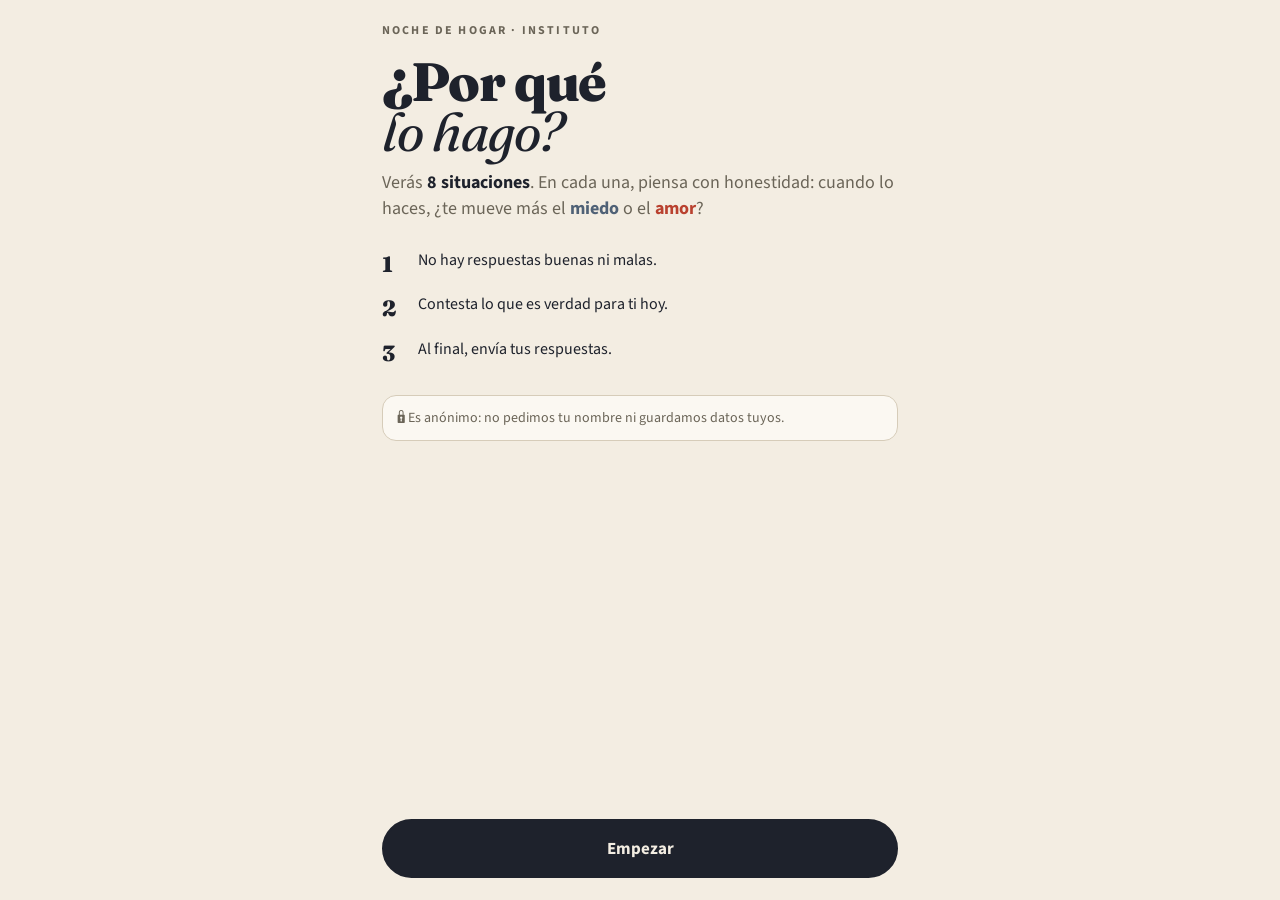
==== index.html @ 6850064c "Votación miedo o amor para noche de hogar Co-Authored-By: Claude Opus 5.5 <noreply@anthropic.com> Cl" ====
<!DOCTYPE html>
<html lang="es">
<head>
<meta charset="utf-8">
<meta name="viewport" content="width=device-width, initial-scale=1, viewport-fit=cover">
<meta name="theme-color" content="#f3ede2">
<title>¿Por qué lo hago? · Vota</title>
<link rel="preconnect" href="https://fonts.googleapis.com">
<link href="https://fonts.googleapis.com/css2?family=Fraunces:ital,opsz,wght@0,9..144,400;0,9..144,600;0,9..144,800;1,9..144,400&family=Source+Sans+3:wght@400;600;700&display=swap" rel="stylesheet">
<link rel="stylesheet" href="styles.css">
<style>
  .wrap{min-height:100dvh;display:flex;flex-direction:column;padding:calc(22px + env(safe-area-inset-top)) 22px calc(22px + env(safe-area-inset-bottom));max-width:560px;margin:0 auto}
  .view{display:none;flex:1;flex-direction:column}
  .view.on{display:flex}
  h1{font-size:54px;line-height:.92;font-weight:800;letter-spacing:-.02em;margin:18px 0 14px}
  h1 em{font-style:italic;font-weight:400}
  .lead{font-size:18px;line-height:1.45;color:var(--soft)}
  .lead b{color:var(--ink)}
  .steps{margin:26px 0;display:flex;flex-direction:column;gap:14px}
  .steps div{display:flex;gap:14px;align-items:flex-start;font-size:16px;line-height:1.4}
  .steps span{font-family:"Fraunces",serif;font-weight:800;font-size:22px;min-width:22px}
  .anon{display:flex;gap:10px;align-items:center;background:#fbf8f2;border:1.5px solid var(--line);border-radius:14px;padding:12px 14px;font-size:14px;color:var(--soft);margin-bottom:22px}
  .spacer{flex:1}

  .top{display:flex;justify-content:space-between;align-items:center}
  .dots{display:flex;gap:5px}
  .dots i{width:18px;height:5px;border-radius:3px;background:var(--line)}
  .dots i.done{background:var(--ink)} .dots i.cur{background:var(--amor)}
  .sitText{font-size:36px;line-height:1.05;font-weight:600;letter-spacing:-.01em;margin:28px 0 10px}
  .ask{font-size:17px;color:var(--soft);margin-bottom:22px}
  .ask b{color:var(--ink)}
  .opts{display:grid;gap:14px;flex:1;grid-template-rows:1fr 1fr;max-height:420px}
  .opt{border-radius:22px;padding:20px 22px;text-align:left;display:flex;flex-direction:column;justify-content:center;transition:transform .12s, box-shadow .2s;border:3px solid transparent}
  .opt:active{transform:scale(.98)}
  .opt.miedo{background:var(--miedo-bg);color:var(--miedo)}
  .opt.amor{background:var(--amor-bg);color:var(--amor)}
  .opt.sel{border-color:currentColor;box-shadow:0 6px 18px rgba(0,0,0,.08)}
  .opt b{font-family:"Fraunces",serif;font-size:38px;font-weight:800;line-height:1}
  .opt small{color:var(--ink);opacity:.7;font-size:15px;margin-top:6px;line-height:1.35}
  .nav{display:flex;justify-content:space-between;margin-top:18px}

  .thanks h2{font-size:46px;line-height:.95;font-weight:800;margin:20px 0 14px}
  .verse{font-family:"Fraunces",serif;font-size:28px;line-height:1.1;font-weight:600;margin:28px 0 8px}
  .verse em{color:var(--amor);font-style:italic;font-weight:400}
  .ref{font-weight:700;color:var(--soft)}
  .alarm{margin-top:28px;background:var(--ink);color:var(--paper);border-radius:18px;padding:16px 18px;font-size:15px;line-height:1.45}
  .alarm b{color:var(--amor-bg)}
  .err{color:var(--amor);font-weight:600;margin-top:12px;min-height:1.2em}
</style>
</head>
<body>
<div class="wrap">

  <section class="view on" id="vInicio">
    <span class="kicker">Noche de hogar · Instituto</span>
    <h1 class="serif">¿Por qué<br><em>lo hago?</em></h1>
    <p class="lead">Verás <b><span id="nSit">8</span> situaciones</b>. En cada una, piensa con honestidad: cuando lo haces, ¿te mueve más el <b style="color:var(--miedo)">miedo</b> o el <b style="color:var(--amor)">amor</b>?</p>
    <div class="steps">
      <div><span>1</span>No hay respuestas buenas ni malas.</div>
      <div><span>2</span>Contesta lo que es verdad para ti hoy.</div>
      <div><span>3</span>Al final, envía tus respuestas.</div>
    </div>
    <div class="anon">🔒 Es anónimo: no pedimos tu nombre ni guardamos datos tuyos.</div>
    <div class="spacer"></div>
    <button class="btn solid" id="go">Empezar</button>
  </section>

  <section class="view" id="vSit">
    <div class="top">
      <span class="kicker" id="num">1 de 8</span>
      <div class="dots" id="dots"></div>
    </div>
    <h2 class="sitText serif" id="sitText"></h2>
    <p class="ask">Cuando lo haces… <b>¿qué te mueve más?</b></p>
    <div class="opts">
      <button class="opt miedo" data-v="miedo"><b>Miedo</b><small>Culpa, obligación, el «qué dirán», que no me regañen.</small></button>
      <button class="opt amor" data-v="amor"><b>Amor</b><small>Porque quiero, porque lo amo, porque Él me amó primero.</small></button>
    </div>
    <div class="nav">
      <button class="btn ghost" id="back">← Atrás</button>
      <button class="btn solid" id="send" style="display:none">Enviar</button>
    </div>
    <p class="err" id="err"></p>
  </section>

  <section class="view thanks" id="vGracias">
    <span class="kicker">Listo</span>
    <h2 class="serif">¡Gracias por<br>ser honesto!</h2>
    <p class="lead">Tu voto ya está en el termómetro del grupo. Espera a que se muestren los resultados.</p>
    <p class="verse">«Nosotros le amamos a él, <em>porque él nos amó primero</em>».</p>
    <span class="ref">1 Juan 4:19</span>
    <div class="alarm">⏰ Antes de irte, pon una alarma diaria en tu celular con este nombre: <b>«¿Lo hago por amor?»</b></div>
  </section>

</div>
<script src="config.js"></script>
<script>
const S = NH.situaciones, N = S.length;
const $ = id => document.getElementById(id);
const flagKey = "nh_voto_" + NH.ronda;
const ls = { get(k){try{return localStorage.getItem(k)}catch(e){return null}}, set(k,v){try{localStorage.setItem(k,v)}catch(e){}} };
let answers = new Array(N).fill(null), i = 0, sending = false;

function show(id){ document.querySelectorAll(".view").forEach(v=>v.classList.toggle("on", v.id===id)); window.scrollTo(0,0); }
function uuid(){
  if (crypto.randomUUID) return crypto.randomUUID();
  const b = crypto.getRandomValues(new Uint8Array(16)); b[6]=(b[6]&15)|64; b[8]=(b[8]&63)|128;
  const h=[...b].map(x=>x.toString(16).padStart(2,"0")).join("");
  return `${h.slice(0,8)}-${h.slice(8,12)}-${h.slice(12,16)}-${h.slice(16,20)}-${h.slice(20)}`;
}
function render(){
  $("num").textContent = `${i+1} de ${N}`;
  $("dots").innerHTML = S.map((_,k)=>`<i class="${k<i?'done':k===i?'cur':''}"></i>`).join("");
  $("sitText").textContent = S[i];
  document.querySelectorAll(".opt").forEach(b=>b.classList.toggle("sel", answers[i]===b.dataset.v));
  $("back").style.visibility = i===0 ? "hidden" : "visible";
  const last = i===N-1;
  $("send").style.display = last && answers[i] ? "inline-block" : "none";
}
document.querySelectorAll(".opt").forEach(b=>b.addEventListener("click", ()=>{
  answers[i] = b.dataset.v; render();
  if (i < N-1) setTimeout(()=>{ i++; render(); }, 260);
}));
$("back").onclick = ()=>{ if(i>0){ i--; render(); } };
$("go").onclick = ()=>{ i=0; render(); show("vSit"); };
$("nSit").textContent = N;

$("send").onclick = async ()=>{
  if (sending || answers.some(a=>!a)) return;
  sending = true; $("send").disabled = true; $("send").textContent = "Enviando…"; $("err").textContent = "";
  const votante = uuid();
  const rows = answers.map((e,k)=>({ ronda: NH.ronda, votante, situacion: k, eleccion: e }));
  try{
    const r = await fetch(NH.url + "/rest/v1/nh_votos", {
      method:"POST",
      headers:{ "apikey": NH.key, "Content-Type":"application/json", "Prefer":"return=minimal" },
      body: JSON.stringify(rows)
    });
    if(!r.ok) throw new Error("HTTP " + r.status);
    ls.set(flagKey, "1");
    show("vGracias");
  }catch(e){
    $("err").textContent = "No se pudo enviar. Revisa tu internet y vuelve a intentar.";
    $("send").disabled = false; $("send").textContent = "Enviar";
  }finally{ sending = false; }
};

if (ls.get(flagKey) === "1") show("vGracias");
</script>
</body>
</html>
---- styles.css ----
:root{
  --paper:#f3ede2; --ink:#1e222c; --soft:#6b6558; --line:#d6ccb9;
  --amor:#b9412f; --amor-bg:#f6dcd3;
  --miedo:#4f6176; --miedo-bg:#dbe2ea;
}
*{box-sizing:border-box;margin:0;padding:0}
html,body{height:100%}
body{background:var(--paper);color:var(--ink);font-family:"Source Sans 3",system-ui,sans-serif;-webkit-tap-highlight-color:transparent}
.serif{font-family:"Fraunces",Georgia,serif}
.kicker{letter-spacing:.18em;text-transform:uppercase;font-weight:700;font-size:12px;color:var(--soft)}
button{font-family:inherit;cursor:pointer;border:none;background:none;color:inherit}
.btn{padding:.9em 1.6em;border-radius:999px;font-weight:700;font-size:17px;border:2px solid var(--ink)}
.btn.solid{background:var(--ink);color:var(--paper)}
.btn.ghost{border-color:var(--line);color:var(--soft)}
.btn:disabled{opacity:.4}
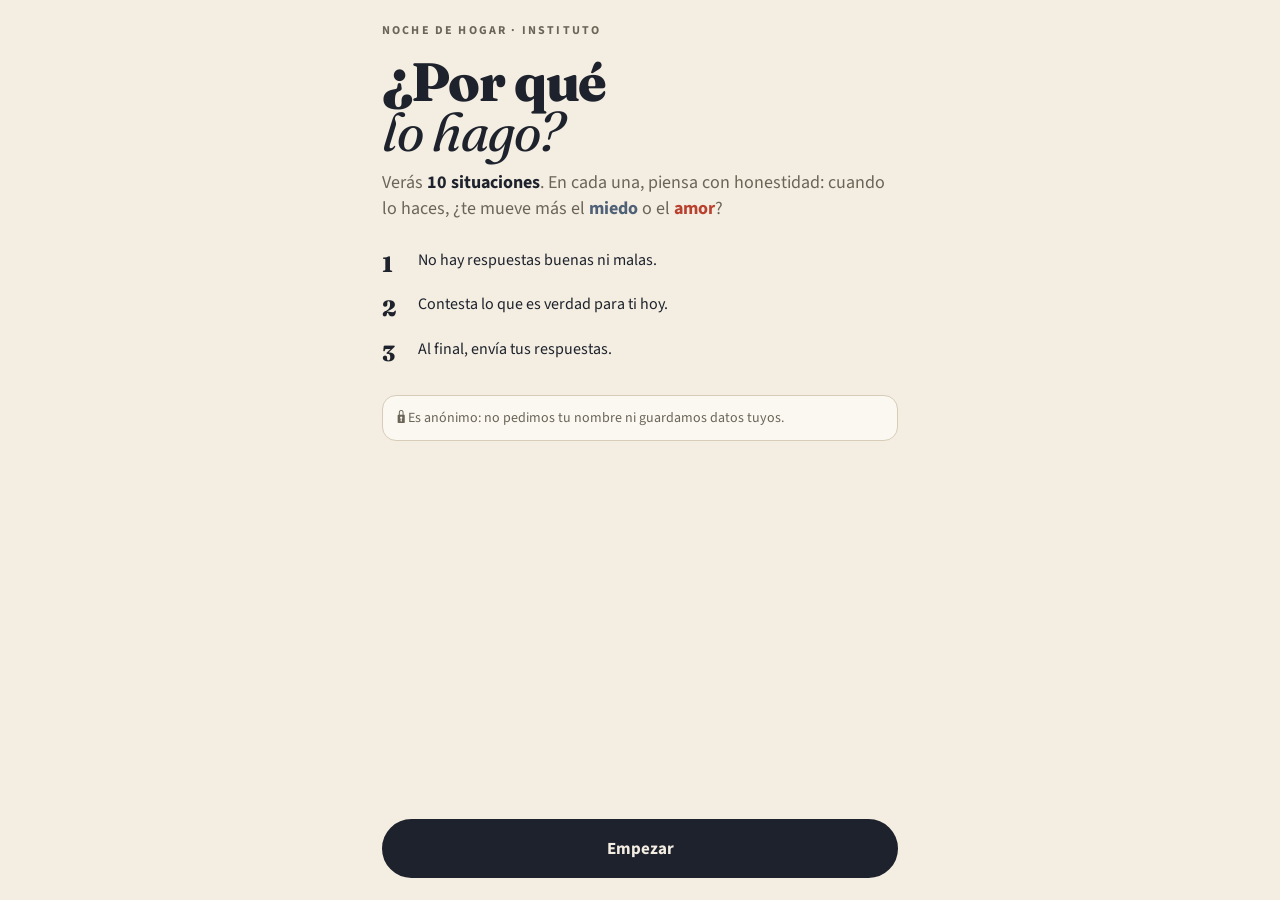
==== commit 51ede7a0: "Situaciones más específicas y del día a día (10) Co-Authored-By: Claude Opus 5.5 <noreply@anthropic." ====
--- a/index.html
+++ b/index.html
@@ -24,9 +24,9 @@
 
   .top{display:flex;justify-content:space-between;align-items:center}
   .dots{display:flex;gap:5px}
-  .dots i{width:18px;height:5px;border-radius:3px;background:var(--line)}
+  .dots i{width:14px;height:5px;border-radius:3px;background:var(--line)}
   .dots i.done{background:var(--ink)} .dots i.cur{background:var(--amor)}
-  .sitText{font-size:36px;line-height:1.05;font-weight:600;letter-spacing:-.01em;margin:28px 0 10px}
+  .sitText{font-size:29px;line-height:1.12;font-weight:600;letter-spacing:-.01em;margin:28px 0 10px}
   .ask{font-size:17px;color:var(--soft);margin-bottom:22px}
   .ask b{color:var(--ink)}
   .opts{display:grid;gap:14px;flex:1;grid-template-rows:1fr 1fr;max-height:420px}
@@ -54,7 +54,7 @@
   <section class="view on" id="vInicio">
     <span class="kicker">Noche de hogar · Instituto</span>
     <h1 class="serif">¿Por qué<br><em>lo hago?</em></h1>
-    <p class="lead">Verás <b><span id="nSit">8</span> situaciones</b>. En cada una, piensa con honestidad: cuando lo haces, ¿te mueve más el <b style="color:var(--miedo)">miedo</b> o el <b style="color:var(--amor)">amor</b>?</p>
+    <p class="lead">Verás <b><span id="nSit">10</span> situaciones</b>. En cada una, piensa con honestidad: cuando lo haces, ¿te mueve más el <b style="color:var(--miedo)">miedo</b> o el <b style="color:var(--amor)">amor</b>?</p>
     <div class="steps">
       <div><span>1</span>No hay respuestas buenas ni malas.</div>
       <div><span>2</span>Contesta lo que es verdad para ti hoy.</div>
@@ -67,11 +67,11 @@
 
   <section class="view" id="vSit">
     <div class="top">
-      <span class="kicker" id="num">1 de 8</span>
+      <span class="kicker" id="num">1 de 10</span>
       <div class="dots" id="dots"></div>
     </div>
     <h2 class="sitText serif" id="sitText"></h2>
-    <p class="ask">Cuando lo haces… <b>¿qué te mueve más?</b></p>
+    <p class="ask">Con honestidad: <b>¿qué te mueve más?</b></p>
     <div class="opts">
       <button class="opt miedo" data-v="miedo"><b>Miedo</b><small>Culpa, obligación, el «qué dirán», que no me regañen.</small></button>
       <button class="opt amor" data-v="amor"><b>Amor</b><small>Porque quiero, porque lo amo, porque Él me amó primero.</small></button>
@@ -111,7 +111,7 @@
 function render(){
   $("num").textContent = `${i+1} de ${N}`;
   $("dots").innerHTML = S.map((_,k)=>`<i class="${k<i?'done':k===i?'cur':''}"></i>`).join("");
-  $("sitText").textContent = S[i];
+  $("sitText").textContent = S[i].texto;
   document.querySelectorAll(".opt").forEach(b=>b.classList.toggle("sel", answers[i]===b.dataset.v));
   $("back").style.visibility = i===0 ? "hidden" : "visible";
   const last = i===N-1;
